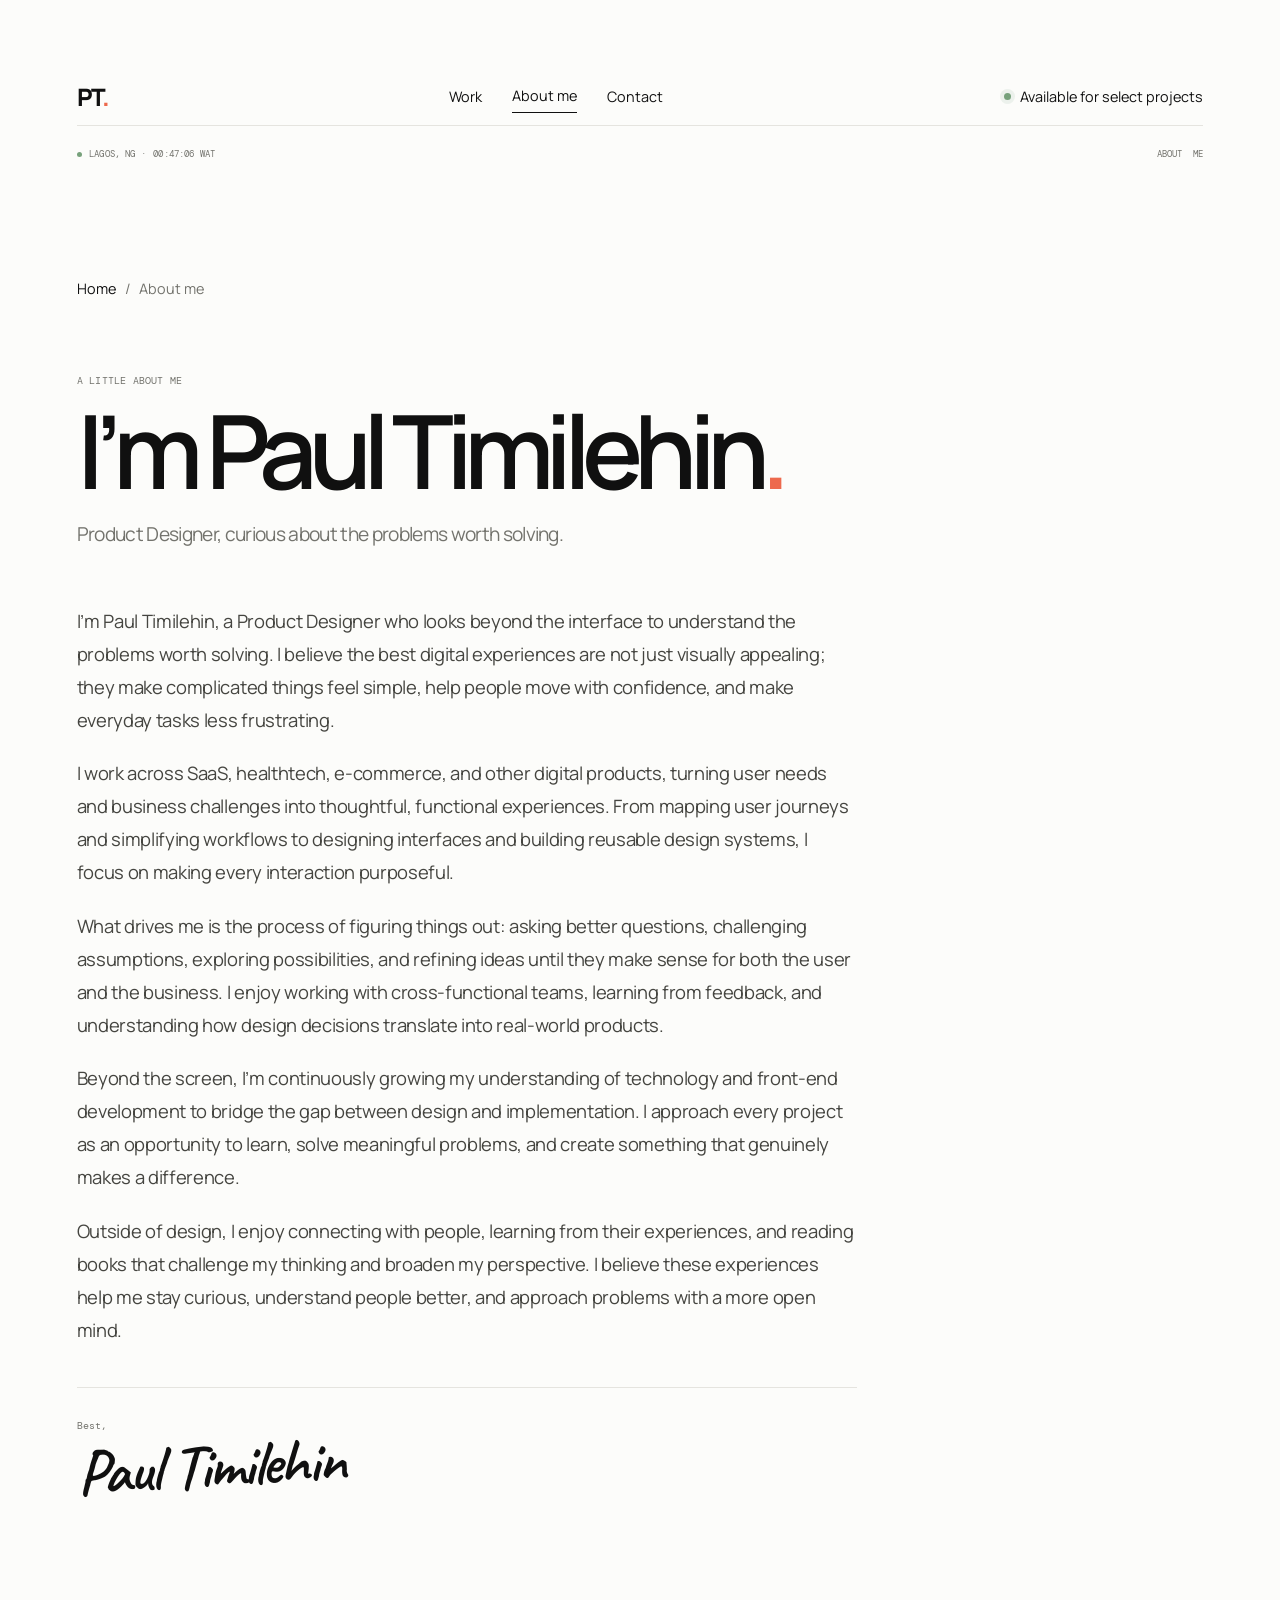
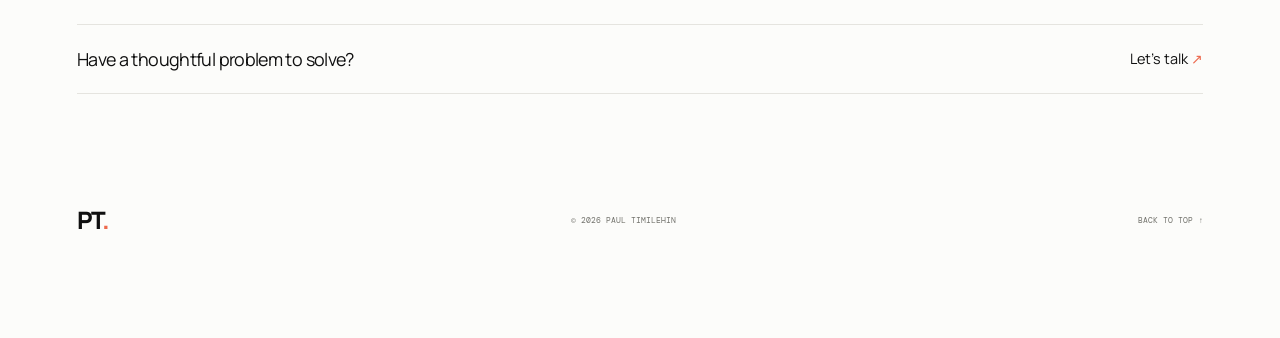
==== about.html @ 63562a11 "Initial portfolio site" ====
<!doctype html>
<html lang="en">
  <head>
    <meta charset="UTF-8" />
    <meta name="viewport" content="width=device-width, initial-scale=1.0" />
    <meta name="theme-color" content="#fcfcfa" />
    <meta name="description" content="Meet Paul Timilehin, a product designer who makes complex digital experiences feel simple and purposeful." />
    <title>About — Paul Timilehin</title>
    <link rel="preconnect" href="https://fonts.googleapis.com" />
    <link rel="preconnect" href="https://fonts.gstatic.com" crossorigin />
    <link href="https://fonts.googleapis.com/css2?family=Caveat:wght@500;600&family=DM+Mono:wght@400;500&family=Manrope:wght@400;500;600;700;800&display=swap" rel="stylesheet" />
    <link rel="stylesheet" href="styles.css" />
    <script src="applyflow.js" defer></script>
    <script src="site-clock.js" defer></script>
  </head>
  <body class="case-study-page about-page">
    <div class="site-shell case-shell" id="top">
      <header class="site-header">
        <a class="wordmark" href="index.html" aria-label="Paul Timilehin, home">PT<span>.</span></a>
        <nav class="main-nav" id="main-nav" aria-label="Main navigation">
          <a href="index.html#work">Work</a>
          <a href="about.html" aria-current="page">About me</a>
          <a href="index.html#contact">Contact</a>
        </nav>
        <a class="availability" href="index.html#contact"><span class="status-dot" aria-hidden="true"></span>Available for select projects</a>
        <button class="menu-toggle" type="button" aria-label="Open navigation" aria-controls="main-nav" aria-expanded="false"><span></span><span></span></button>
      </header>
      <div class="header-subline"><span class="location-clock">LAGOS, NG · <time id="lagos-clock" aria-label="Current local time in Lagos">--:--:-- WAT</time></span><span class="case-counter">ABOUT&nbsp; ME</span></div>

      <main>
        <section class="about-intro" aria-labelledby="about-title">
          <nav class="breadcrumb" aria-label="Breadcrumb">
            <a href="index.html">Home</a><span aria-hidden="true">/</span>
            <span aria-current="page">About me</span>
          </nav>
          <div class="about-heading">
            <div class="section-kicker">A LITTLE ABOUT ME</div>
            <h1 id="about-title">I’m Paul Timilehin<span>.</span></h1>
            <p class="about-lede">Product Designer, curious about the problems worth solving.</p>
          </div>
          <div class="about-copy">
            <p>I’m Paul Timilehin, a Product Designer who looks beyond the interface to understand the problems worth solving. I believe the best digital experiences are not just visually appealing; they make complicated things feel simple, help people move with confidence, and make everyday tasks less frustrating.</p>
            <p>I work across SaaS, healthtech, e-commerce, and other digital products, turning user needs and business challenges into thoughtful, functional experiences. From mapping user journeys and simplifying workflows to designing interfaces and building reusable design systems, I focus on making every interaction purposeful.</p>
            <p>What drives me is the process of figuring things out: asking better questions, challenging assumptions, exploring possibilities, and refining ideas until they make sense for both the user and the business. I enjoy working with cross-functional teams, learning from feedback, and understanding how design decisions translate into real-world products.</p>
            <p>Beyond the screen, I’m continuously growing my understanding of technology and front-end development to bridge the gap between design and implementation. I approach every project as an opportunity to learn, solve meaningful problems, and create something that genuinely makes a difference.</p>
            <p>Outside of design, I enjoy connecting with people, learning from their experiences, and reading books that challenge my thinking and broaden my perspective. I believe these experiences help me stay curious, understand people better, and approach problems with a more open mind.</p>
            <div class="about-signoff" aria-label="Signed, Paul Timilehin">
              <span>Best,</span>
              <p class="about-signature">Paul Timilehin</p>
            </div>
          </div>
        </section>

        <section class="about-contact" aria-label="Get in touch">
          <p>Have a thoughtful problem to solve?</p>
          <a href="index.html#contact">Let’s talk <span aria-hidden="true">↗</span></a>
        </section>
      </main>

      <footer class="site-footer">
        <a class="wordmark" href="index.html">PT<span>.</span></a>
        <span>© <span id="year">2026</span> PAUL TIMILEHIN</span>
        <a class="back-top" href="#top">BACK TO TOP ↑</a>
      </footer>
    </div>
  </body>
</html>
---- styles.css ----
:root {
  color-scheme: light;
  /* Material-inspired semantic roles, adapted to the portfolio palette. */
  --md-primary: #445947;
  --md-on-primary: #fcfcfa;
  --md-primary-container: #e8eee7;
  --md-on-primary-container: #243428;
  --md-surface: #fcfcfa;
  --md-surface-container: #f6f6f5;
  --md-on-surface: #101010;
  --md-on-surface-variant: #73736d;
  --md-outline: #e5e4df;
  --md-accent: #ed694d;
  --paper: var(--md-surface);
  --ink: var(--md-on-surface);
  --muted: var(--md-on-surface-variant);
  --line: var(--md-outline);
  --soft: var(--md-surface-container);
  --orange: #ed694d;
  --sage: #83957e;
  --lilac: #c8b9df;
  --green: var(--md-primary);
  --page-gutter: clamp(1.25rem, 6vw, 6rem);
  --space-1: 4px;
  --space-2: 8px;
  --space-3: 12px;
  --space-4: 16px;
  --space-5: 24px;
  --space-6: 32px;
  --space-7: 48px;
  --shape-sm: 12px;
  --shape-md: 16px;
  --shape-lg: 24px;
  --shape-xl: 32px;
  --motion-fast: 180ms;
  --motion-medium: 300ms;
  --motion-slow: 500ms;
  --mono: "DM Mono", monospace;
  --sans: "Manrope", "DM Sans", sans-serif;
  --type-xs: clamp(0.7rem, 0.67rem + 0.12vw, 0.8rem);
  --type-sm: clamp(0.8rem, 0.74rem + 0.2vw, 0.95rem);
  --type-base: clamp(0.94rem, 0.88rem + 0.2vw, 1.06rem);
  --type-lg: clamp(1.12rem, 1rem + 0.42vw, 1.4rem);
  --type-xl: clamp(1.45rem, 1.2rem + 0.85vw, 2rem);
  --type-display: clamp(2.3rem, 1.2rem + 5vw, 5rem);
  --ease: cubic-bezier(.2,.75,.25,1);
  --motion-standard: cubic-bezier(.2,0,0,1);
}

* { box-sizing: border-box; }
html { scroll-behavior: smooth; scroll-padding-top: 30px; }
body {
  margin: 0;
  background: var(--paper);
  color: var(--ink);
  font-family: var(--sans);
  -webkit-font-smoothing: antialiased;
  overflow-x: hidden;
}
button, a { -webkit-tap-highlight-color: transparent; }
button { font: inherit; }
::selection { color: #fff; background: var(--green); }
.site-shell { max-width: 1600px; margin: 0 auto; padding: 68px var(--page-gutter); }
a:focus-visible, button:focus-visible {
  outline: 2px solid var(--orange);
  outline-offset: 4px;
}

.site-header {
  height: 58px;
  border-bottom: 1px solid var(--line);
  display: flex;
  align-items: center;
  justify-content: space-between;
  position: relative;
  z-index: 10;
}
.wordmark {
  color: var(--ink);
  text-decoration: none;
  font-size: 24px;
  font-weight: 800;
  line-height: 1;
  letter-spacing: -2px;
}
.wordmark span { color: var(--orange); }
.main-nav {
  display: flex;
  align-items: center;
  gap: 30px;
  margin: 0 auto;
}
.main-nav a, .availability {
  color: var(--ink);
  font-size: var(--type-sm);
  text-decoration: none;
  transition: color var(--motion-fast) ease;
}
.main-nav a { min-height: 44px; display: inline-flex; align-items: center; }
.main-nav a { position: relative; transition: color var(--motion-fast) ease, transform var(--motion-fast) var(--ease); }
.main-nav a::after {
  position: absolute;
  right: 0;
  bottom: 5px;
  left: 0;
  height: 1px;
  background: currentColor;
  content: "";
  transform: scaleX(0);
  transform-origin: left;
  transition: transform var(--motion-fast) var(--ease);
}
.main-nav a:hover, .main-nav a[aria-current="page"] { transform: translateY(-1px); }
.main-nav a:hover::after, .main-nav a[aria-current="page"]::after { transform: scaleX(1); }
.menu-toggle { min-width: 44px; min-height: 44px; }
.main-nav a:hover, .availability:hover { color: var(--orange); }
.availability { display: flex; align-items: center; gap: 9px; }
.status-dot {
  width: 7px;
  height: 7px;
  border-radius: 50%;
  background: #77a17b;
  box-shadow: 0 0 0 4px #77a17b1d;
}
.menu-toggle { display: none; }
.header-subline {
  height: 20px;
  margin-top: 18px;
  display: flex;
  align-items: center;
  justify-content: space-between;
  color: var(--muted);
  font: 9px var(--mono);
  letter-spacing: .02em;
}
.location-clock { display: inline-flex; align-items: center; gap: .45rem; white-space: nowrap; }
.location-clock::before { width: 5px; height: 5px; flex: 0 0 5px; border-radius: 50%; background: #77a17b; content: ""; animation: clock-pulse 2.4s ease-out infinite; }
.location-clock time { font-variant-numeric: tabular-nums; }
@keyframes clock-pulse { 0% { box-shadow: 0 0 0 0 #77a17b55; } 70%, 100% { box-shadow: 0 0 0 5px #77a17b00; } }
.social-links { display: flex; align-items: center; gap: 12px; }
.social-links a {
  display: inline-grid;
  place-items: center;
  width: 20px;
  height: 20px;
  opacity: .75;
  transition: opacity .2s ease, transform .2s var(--ease);
}
.social-links a:hover { opacity: 1; transform: translateY(-2px); }
.social-links img { display: block; width: 16px; height: 16px; }

.hero { margin-top: 94px; }
.hero-intro {
  min-height: 169px;
  display: grid;
  grid-template-columns: minmax(280px, 412px) minmax(390px, 533px);
  justify-content: space-between;
  gap: 40px;
}
.designer-label { display: flex; flex-direction: column; align-items: flex-start; gap: 14px; }
.designer-label img { display: block; width: 41px; height: 41px; border-radius: 50%; object-fit: cover; }
.designer-label span, .section-kicker, .contact-topline, .dialog-kicker {
  color: var(--muted);
  font: 11px var(--mono);
  letter-spacing: .02em;
}
.designer-label span { font-size: clamp(1.1rem, .85rem + 1.1vw, 1.5rem); line-height: 1.3; }
.hero-message { min-width: 0; }
.audience-tabs, .work-tabs { display: flex; align-items: center; gap: 17px; }
.audience-tabs { margin: 0 0 14px; }
.audience-tabs button, .work-tabs button {
  position: relative;
  border: 0;
  padding: 0;
  color: #5e5e5b;
  background: transparent;
  font-size: var(--type-sm);
  cursor: pointer;
  white-space: nowrap;
  transition: color .2s ease, opacity .2s ease;
}
.audience-tabs button:hover, .work-tabs button:hover { color: var(--orange); }
.audience-tabs button[aria-selected="true"] { color: #e65300; }
.hero h1 {
  max-width: 555px;
  margin: 0;
  font-size: clamp(1.65rem, 1rem + 2vw, 2.4rem);
  font-weight: 600;
  line-height: 1.32;
  letter-spacing: -.07em;
  text-wrap: pretty;
}
.hero-art {
  position: relative;
  width: 100vw;
  height: 339px;
  margin: 94px 0 0 calc(50% - 50vw);
  overflow: hidden;
  background: #e8e4dc;
  isolation: isolate;
}
.hero-art::before {
  position: absolute;
  z-index: 0;
  inset: -12%;
  background: radial-gradient(ellipse at center, #fff8 0, #fff4 30%, #fff0 68%);
  content: "";
  opacity: .72;
  pointer-events: none;
  transform: translate3d(calc(var(--pointer-x, 0px) * .45), calc(var(--pointer-y, 0px) * .45), 0);
  transition: transform .75s var(--ease);
}
.art-orbit {
  position: absolute;
  border: 1px solid #b6b3ac;
  border-radius: 50%;
  transform: rotate(-8deg);
}
.orbit-one { width: 64%; height: 260px; top: 24px; left: 18%; }
.orbit-two { width: 72%; height: 322px; top: 7px; left: 14%; }
.orbit-one, .orbit-two, .art-sun, .art-block { transition: transform .45s cubic-bezier(.2,.75,.25,1); }
.orbit-one { transform: translate3d(calc(var(--pointer-x, 0px) * -.18), calc(var(--pointer-y, 0px) * -.12), 0) rotate(-8deg); }
.orbit-two { transform: translate3d(calc(var(--pointer-x, 0px) * -.28), calc(var(--pointer-y, 0px) * -.18), 0) rotate(-8deg); }
.orbit-one { animation: orbit-drift 17s ease-in-out infinite alternate, orbit-tilt 23s ease-in-out infinite alternate; }
.orbit-two { animation: orbit-drift 22s ease-in-out -8s infinite alternate-reverse, orbit-counter-tilt 29s ease-in-out -8s infinite alternate; }
.art-sun {
  position: absolute;
  z-index: 1;
  top: 76px;
  left: calc(50% - 80px);
  width: 160px;
  height: 160px;
  border-radius: 50%;
  background: var(--orange);
  box-shadow: 0 10px 28px #ed694d18;
  transform: translate3d(calc(var(--pointer-x, 0px) * .32), calc(var(--pointer-y, 0px) * .25), 0);
  animation: sun-float 7.5s ease-in-out infinite;
}
.art-block {
  position: absolute;
  z-index: 2;
  width: 220px;
  height: 92px;
  border-radius: 3px;
}
.block-one { left: 25%; top: 190px; background: var(--lilac); transform: translate3d(calc(var(--pointer-x, 0px) * .18), calc(var(--pointer-y, 0px) * .14), 0) rotate(-1deg); animation: block-one-drift 8.5s ease-in-out -2s infinite alternate; }
.block-two { left: 60%; top: 115px; width: 190px; height: 86px; background: var(--sage); transform: translate3d(calc(var(--pointer-x, 0px) * -.16), calc(var(--pointer-y, 0px) * -.12), 0); animation: block-two-drift 9.5s ease-in-out -5s infinite alternate; }
@keyframes orbit-drift { from { translate: 0 0; } to { translate: 12px 7px; } }
@keyframes orbit-tilt { from { rotate: -1deg; } to { rotate: 2deg; } }
@keyframes orbit-counter-tilt { from { rotate: 1deg; } to { rotate: -2deg; } }
@keyframes sun-float { 0%, 100% { translate: 0 0; scale: 1; box-shadow: 0 10px 28px #ed694d18; } 50% { translate: 0 -12px; scale: 1.045; box-shadow: 0 19px 38px #ed694d32; } }
@keyframes block-one-drift { from { translate: 0 0; rotate: -1deg; } to { translate: 13px -12px; rotate: 1deg; } }
@keyframes block-two-drift { from { translate: 0 0; rotate: 1deg; } to { translate: -11px 13px; rotate: -1deg; } }

.work-section { margin-top: 110px; }
.section-kicker { font-size: 10px; }
.work-heading { margin-top: 20px; }
.work-tabs { gap: 20px; }
.work-tabs button { font-size: clamp(.9rem, .84rem + .16vw, 1rem); color: #73736d; }
.work-tabs button[aria-selected="true"] { color: var(--ink); }
.project-grid {
  display: grid;
  grid-template-columns: repeat(2, minmax(0, 1fr));
  gap: 54px 4.25%;
  margin-top: 48px;
  transition: gap .3s var(--ease);
}
.project-grid[hidden] { display: none !important; }
.project-card {
  min-width: 0;
  display: block;
  padding: 0;
  border: 0;
  background: transparent;
  color: inherit;
  text-align: left;
  cursor: pointer;
  font: inherit;
  text-decoration: none;
}
.project-visual {
  position: relative;
  display: block;
  height: 323px;
  overflow: hidden;
  border-radius: var(--shape-lg);
  background: var(--soft);
  isolation: isolate;
  transition: border-radius .3s ease, transform .45s var(--ease), box-shadow .35s ease;
}
.project-card:hover .project-visual {
  transform: translateY(-4px);
  box-shadow: 0 16px 36px #17171412;
}
.project-meta {
  min-height: 45px;
  margin-top: 13px;
  display: flex;
  align-items: center;
  justify-content: space-between;
}
.project-name { font-size: clamp(1.2rem, .92rem + .9vw, 1.65rem); font-weight: 600; letter-spacing: -.055em; }
.project-arrow { display: block; width: 32px; height: 32px; transition: transform .25s var(--ease); }
.project-card:hover .project-arrow { transform: translate(3px,-3px); }
.project-card:focus-visible .project-visual { transform: translateY(-4px); box-shadow: 0 16px 36px #17171412; }

/* Applyflow device mockup */
.applyflow-visual { background: #f6f6f6; }
.applyflow-mockup {
  position: absolute;
  top: 38px;
  left: 38.1%;
  width: 203px;
  height: 369px;
  transform: scale(var(--device-scale, 1));
  transform-origin: top left;
}
.applyflow-mockup img { position: absolute; display: block; object-fit: contain; pointer-events: none; }
.applyflow-hand { z-index: 1; left: 57px; top: 244px; width: 146px; height: 125px; }
.applyflow-phone { z-index: 2; left: 0; top: 0; width: 130px; height: 269px; }
.applyflow-screen { z-index: 3; left: 5px; top: 4px; width: 120px; height: 260px; }
.applyflow-thumb { z-index: 4; left: 65px; top: 233px; width: 50px; height: 52px; }

/* Fitfuel SVG mockup */
.fitfuel-visual { background: #f6f6f6; }
.fitfuel-mockup { position:absolute; top:50%; left:50%; display:block; width:min(100%,517px); height:auto; aspect-ratio:517 / 323; transform:translate(-50%,-50%); transform-origin:center; }
.fitfuel-mockup img { position:static; display:block; width:100%; height:100%; object-fit:contain; pointer-events:none; }

/* ProfitPulse supplied dashboard mockup */
.profitpulse-visual { background: #f6f6f6; }
.profitpulse-art { position:absolute; top:50%; left:50%; display:block; width:min(100%,596px); height:auto; aspect-ratio:596 / 323; transform:translate(-50%,-50%); object-fit:contain; pointer-events:none; }

.experience-section { margin-top: 152px; }
.experience-list { display: flex; flex-direction: column; gap: 21px; margin-top: 48px; }
.experience-card { padding: var(--space-4); border: 1px solid var(--line); border-radius: var(--shape-md); background: var(--paper); }
.experience-heading { display: flex; align-items: center; justify-content: space-between; gap: 24px; margin-bottom: 10px; }
.experience-heading h3 { margin: 0; font-size: clamp(1rem, .85rem + .55vw, 1.25rem); line-height: 1.4; font-weight: 600; letter-spacing: -.025em; }
.experience-heading h3 span { font-weight: 500; }
.experience-heading time { flex: 0 0 auto; color: #424242; font-size: var(--type-sm); white-space: nowrap; }
.experience-card ul { margin: 0; padding-left: 25px; font-size: clamp(.88rem, .8rem + .22vw, 1rem); line-height: 1.65; letter-spacing: -.025em; }
.experience-card li { padding-left: 2px; }
.experience-card li+li { margin-top: 1px; }

.contact-section {
  min-height: 600px;
  margin-top: 135px;
  padding: 45px 50px 50px;
  border-radius: var(--shape-lg);
  overflow: hidden;
  background: var(--green);
  color: var(--paper);
}
.contact-topline { display: flex; justify-content: space-between; color: #c2c7ba; font-size: 10px; }
.contact-section h2 {
  max-width: 100%;
  margin: 103px 0 0;
  font-size: var(--type-display);
  line-height: 1.1;
  font-weight: 600;
  letter-spacing: -.075em;
}
.contact-bottom {
  min-height: 63px;
  margin-top: 69px;
  padding-top: 27px;
  display: flex;
  align-items: flex-start;
  justify-content: space-between;
  border-top: 1px solid #758573;
}
.email-link { color: var(--paper); font-size: 20px; text-decoration: none; transition: opacity .2s ease; }
.email-link:hover { opacity: .72; }
.email-link span { display: inline-block; margin-left: 6px; font-size: .9em; }
.contact-bottom .social-links img { filter: brightness(0) invert(1); }
.site-footer { min-height: 100px; margin-top: 76px; display: flex; align-items: center; justify-content: space-between; }
.site-footer .wordmark { font-size: 24px; }
.site-footer>span, .back-top { color: var(--muted); font: 8px var(--mono); text-decoration: none; }
.back-top { transition: color .2s ease; }.back-top:hover { color: var(--orange); }

.project-dialog {
  width: min(920px, calc(100vw - 32px));
  max-width: none;
  max-height: calc(100dvh - 32px);
  padding: 24px;
  border: 0;
  border-radius: var(--shape-lg);
  color: var(--ink);
  background: var(--paper);
  box-shadow: 0 24px 100px #0003;
}
.project-dialog::backdrop { background: #151710a8; backdrop-filter: blur(5px); }
.dialog-header { display: flex; align-items: flex-start; justify-content: space-between; gap: 20px; margin-bottom: 18px; }
.dialog-kicker { font-size: 9px; }
.dialog-header h2 { margin: 5px 0 0; font-size: 27px; letter-spacing: -.05em; }
.dialog-close { flex: 0 0 38px; width: 38px; height: 38px; border: 1px solid var(--line); border-radius: 50%; background: transparent; cursor: pointer; font-size: 25px; line-height: 1; transition: background .2s ease,color .2s ease; }
.dialog-close:hover { background: var(--ink); color: white; }
.dialog-art .project-visual { height: min(56vh, 460px); }
.dialog-art .applyflow-mockup { --device-scale: 1.25; left: 42%; }
.dialog-art .fitfuel-mockup { width: min(92%, 650px); top: 50%; transform: translate(-50%, -50%); }
.dialog-art .profitpulse-art { width: min(100%, 596px); }
.dialog-hint { margin: 14px 0 0; color: var(--muted); font-size: 12px; }
.interaction-toast { position: fixed; z-index: 30; right: 24px; bottom: 24px; padding: 12px 18px; border-radius: 30px; color: white; background: var(--green); font-size: 13px; opacity: 0; transform: translateY(10px); pointer-events: none; transition: opacity .25s ease, transform .25s var(--ease); }
.interaction-toast.is-visible { opacity: 1; transform: translateY(0); }
.visually-hidden { position: absolute; width: 1px; height: 1px; padding: 0; margin: -1px; overflow: hidden; clip: rect(0,0,0,0); white-space: nowrap; border: 0; }

.reveal { opacity: 0; transform: translateY(18px); transition: opacity .7s var(--ease), transform .7s var(--ease); }
.reveal.is-visible { opacity: 1; transform: translateY(0); }
.reveal-delay-1 { transition-delay: .08s; }.reveal-delay-2 { transition-delay: .16s; }.reveal-delay-3 { transition-delay: .24s; }

@media (max-width: 1050px) {
  .site-shell { padding-right: var(--page-gutter); padding-left: var(--page-gutter); }
  .hero-intro { grid-template-columns: minmax(220px, .9fr) minmax(390px, 1.1fr); gap: 6%; }
  .designer-label span { font-size: 19px; }
  .hero-art { margin-top: 78px; }
  .work-section { margin-top: 90px; }
  .project-grid { gap: 38px 3%; }
  .project-visual { height: 280px; }
  .applyflow-mockup { --device-scale: .88; }
  .fitfuel-mockup { --device-scale: .86; }
  .experience-section { margin-top: 120px; }
  .contact-section { margin-top: 110px; }
}
@media (max-width: 760px) {
  .site-shell { padding: 28px var(--page-gutter) 36px; }
  .site-header { height: 49px; align-items: center; }
  .wordmark { font-size: 23px; }
  .main-nav {
    position: absolute;
    top: 48px;
    right: 0;
    left: 0;
    display: flex;
    visibility: hidden;
    opacity: 0;
    pointer-events: none;
    transform: translateY(-7px);
    transition: opacity var(--motion-fast) ease, transform var(--motion-fast) var(--ease), visibility 0s linear var(--motion-fast);
    justify-content: space-between;
    gap: 14px;
    margin: 0;
    padding: 18px 20px;
    border: 1px solid var(--line);
    border-radius: 14px;
    background: var(--paper);
    box-shadow: 0 16px 30px #1111;
  }
  .main-nav.is-open { visibility: visible; opacity: 1; pointer-events: auto; transform: translateY(0); transition-delay: 0s; }
  .main-nav a { min-height: 40px; font-size: 13px; }
  .availability { margin-left: auto; margin-right: 14px; font-size: 9px; }
  .status-dot { width: 6px; height: 6px; }
  .menu-toggle { width: 34px; height: 32px; display: flex; flex-direction: column; justify-content: center; align-items: center; gap: 5px; padding: 5px; border: 0; background: transparent; cursor: pointer; }
  .menu-toggle span { width: 20px; height: 1px; background: var(--ink); transition: transform .2s ease; }
  .menu-toggle[aria-expanded="true"] span:first-child { transform: translateY(3px) rotate(45deg); }
  .menu-toggle[aria-expanded="true"] span:last-child { transform: translateY(-3px) rotate(-45deg); }
  .header-subline { height: 18px; margin-top: 13px; font-size: 8px; }
  .social-links-header { gap: 7px; }
  .social-links-header a { width: 16px; height: 16px; }
  .social-links-header img { width: 13px; height: 13px; }
  .hero { margin-top: 62px; }
  .hero-intro { min-height: 0; display: flex; flex-direction: column; gap: 32px; }
  .designer-label { gap: 10px; }
  .designer-label img { width: 38px; height: 38px; }
  .designer-label span { font-size: 17px; }
  .hero-message { width: 100%; }
  .audience-tabs { gap: 13px; overflow-x: auto; padding-bottom: 4px; scrollbar-width: none; }
  .audience-tabs::-webkit-scrollbar { display: none; }
  .audience-tabs button { font-size: 12px; }
  .hero h1 { max-width: 600px; font-size: clamp(28px, 7.8vw, 40px); line-height: 1.24; letter-spacing: -.065em; }
  .hero-art { height: 220px; width: 100vw; margin-top: 52px; }
  .orbit-one { width: 85%; height: 170px; left: 8%; top: 22px; }
  .orbit-two { width: 95%; height: 212px; left: 3%; top: 7px; }
  .art-sun { width: 108px; height: 108px; top: 55px; left: calc(50% - 54px); }
  .art-block { width: 135px; height: 58px; }
  .block-one { left: 11%; top: 126px; }
  .block-two { left: 63%; top: 75px; width: 124px; height: 56px; }
  .work-section { margin-top: 72px; }
  .section-kicker { font-size: 9px; }
  .work-heading { margin-top: 18px; }
  .work-tabs { gap: 18px; }
  .work-tabs button { font-size: 14px; }
  .project-grid { grid-template-columns: 1fr; gap: 31px; margin-top: 31px; }
  .project-visual { height: clamp(230px, 68vw, 323px); border-radius: 20px; }
  .applyflow-mockup { top: 20px; left: 38%; --device-scale: .76; }
  .fitfuel-mockup { top: 50%; }
  .fitfuel-screen { left: 159px; }
  .project-meta { min-height: 39px; margin-top: 8px; }
  .project-name { font-size: 21px; }
  .project-arrow { width: 27px; height: 27px; }
  .experience-section { margin-top: 94px; }
  .experience-list { gap: 14px; margin-top: 29px; }
  .experience-card { padding: 16px 14px; }
  .experience-heading { display: block; margin-bottom: 10px; }
  .experience-heading h3 { font-size: 16px; }
  .experience-heading time { display: block; margin-top: 4px; font-size: 11px; }
  .experience-card ul { padding-left: 19px; font-size: 13px; line-height: 1.6; letter-spacing: -.02em; }
  .experience-card li+li { margin-top: 5px; }
  .contact-section { min-height: 430px; margin: 88px calc(-1 * var(--page-gutter)) 0; padding: 29px var(--page-gutter) 28px; border-radius: var(--shape-md); }
  .contact-topline { font-size: 8px; }
  .contact-section h2 { margin-top: 100px; font-size: clamp(48px, 12vw, 70px); line-height: 1.08; }
  .contact-bottom { min-height: auto; margin-top: 69px; padding-top: 20px; align-items: center; gap: 22px; }
  .email-link { font-size: clamp(14px, 4vw, 19px); }
  .contact-bottom .social-links { gap: 6px; }
  .contact-bottom .social-links a { width: 18px; height: 18px; }
  .contact-bottom .social-links img { width: 14px; height: 14px; }
  .site-footer { min-height: 65px; margin-top: 30px; }
  .site-footer .wordmark { font-size: 20px; }
  .site-footer>span, .back-top { font-size: 7px; }
  .project-dialog { padding: 17px; border-radius: var(--shape-md); }
  .dialog-header h2 { font-size: 23px; }
  .dialog-art .project-visual { height: min(52vh, 360px); }
  .dialog-art .applyflow-mockup { left: 30%; --device-scale: .9; }
  .dialog-art .fitfuel-mockup { width: min(100%, 500px); top: 50%; transform: translate(-50%, -50%); }
  .dialog-art .profitpulse-art { width: min(100%, 596px); }
}
@media (max-width: 390px) {
  .availability { gap: 6px; font-size: 8px; }
  .audience-tabs { gap: 10px; }
  .audience-tabs button { font-size: 11px; }
  .contact-topline span:last-child { font-size: 7px; }
  .contact-section { padding-right: var(--page-gutter); padding-left: var(--page-gutter); }
}
@media (prefers-reduced-motion: reduce) {
  html { scroll-behavior: auto; }
  *, *::before, *::after { animation-duration: .01ms !important; animation-iteration-count: 1 !important; transition-duration: .01ms !important; }
  .reveal { opacity: 1; transform: none; }
}

/* Applyflow case study */
.case-shell { padding-right: var(--page-gutter); padding-left: var(--page-gutter); }
.case-counter { color: var(--muted); }
.case-hero { margin-top: clamp(3.5rem, 8vw, 7rem); }
.breadcrumb { min-height: 44px; display: flex; align-items: center; flex-wrap: wrap; gap: .55rem; color: var(--muted); font-size: var(--type-sm); }
.breadcrumb a { color: var(--ink); text-decoration: none; transition: color .2s ease; }
.breadcrumb a:hover, .case-next:hover { color: var(--orange); }
.breadcrumb [aria-current="page"] { color: var(--muted); }
.case-next { color: var(--ink); font-size: var(--type-sm); text-decoration: none; transition: color .2s ease; }
.case-title-row { display: flex; align-items: end; justify-content: space-between; gap: 2rem; margin: clamp(2rem, 5vw, 4rem) 0 2rem; }
.case-title-row h1 { margin: .7rem 0 0; font-size: clamp(4rem, 13vw, 11rem); line-height: .82; letter-spacing: -.09em; font-weight: 600; }
.case-period { color: var(--orange); }
.case-deck { max-width: 340px; margin: 0 0 .3rem; font-size: clamp(1.15rem, 1rem + 1.1vw, 1.85rem); line-height: 1.35; letter-spacing: -.045em; }
.case-cover { position: relative; min-height: clamp(360px, 57vw, 700px); overflow: hidden; border-radius: var(--shape-xl); background: #e8e4dc; isolation: isolate; }
.case-device { --device-scale: clamp(1.12, 28vw / 320, 2.15); z-index: 2; top: clamp(2rem, 7vw, 5rem); left: calc(50% - 102px); }
.case-cover-note { position: absolute; z-index: 3; top: clamp(1.3rem, 4vw, 3.5rem); left: clamp(1.3rem, 4vw, 3.5rem); font-size: clamp(1.15rem, 2.3vw, 2rem); line-height: 1.18; letter-spacing: -.055em; }
.case-note-dot { display: block; width: 9px; height: 9px; margin-bottom: 1rem; border-radius: 50%; background: var(--orange); }
.case-cover-index { position: absolute; right: clamp(1.3rem, 4vw, 3.5rem); bottom: clamp(1.3rem, 4vw, 3.5rem); z-index: 3; color: #62615c; font: var(--type-xs) var(--mono); }
.case-facts { display: grid; grid-template-columns: repeat(4,minmax(0,1fr)); gap: 1.5rem; padding: 2rem 0; border-bottom: 1px solid var(--line); }
.case-facts>div { min-width: 0; }
.case-facts span { color: var(--muted); font: var(--type-xs) var(--mono); }
.case-facts p { margin: .55rem 0 0; font-size: var(--type-base); line-height: 1.45; }
.case-copy-grid { display: grid; grid-template-columns: minmax(150px, .65fr) minmax(0, 1.35fr); gap: 2rem; padding: clamp(3.5rem, 7vw, 6rem) 0; border-bottom: 1px solid var(--line); }
.case-copy-grid>.section-kicker { padding-top: .65rem; }
.case-copy { max-width: 780px; }
.case-copy h2, .case-showcase h2 { margin: 0; max-width: 780px; font-size: clamp(2rem, 4.8vw, 4.6rem); line-height: 1.06; letter-spacing: -.075em; font-weight: 600; text-wrap: balance; }
.case-copy>p, .case-showcase-copy>p { max-width: 620px; margin: 1.5rem 0 0; color: #595955; font-size: clamp(1rem, .9rem + .45vw, 1.3rem); line-height: 1.75; }
.case-callout { display: flex; gap: 1.2rem; align-items: flex-start; margin-top: 3rem; padding: 1.6rem 0 0; border-top: 1px solid var(--line); }
.case-callout>span { color: var(--orange); font: 4rem/.8 Georgia,serif; }
.case-callout p { max-width: 500px; margin: 0; font-size: clamp(1.15rem, 1rem + .8vw, 1.75rem); line-height: 1.45; letter-spacing: -.04em; }
.case-showcase { display: grid; grid-template-columns: minmax(240px,.8fr) minmax(0,1.2fr); gap: clamp(2rem,7vw,7rem); align-items: center; padding: clamp(5rem,11vw,10rem) 0; border-bottom: 1px solid var(--line); }
.case-showcase-copy { align-self: start; }
.case-showcase h2 { margin-top: 1.5rem; font-size: clamp(2rem,4vw,3.5rem); }
.case-showcase-art { position: relative; min-height: clamp(360px,52vw,650px); display: grid; place-items: center; overflow: hidden; border-radius: var(--shape-lg); background: var(--soft); }
.case-showcase-art img { width: min(42%,230px); max-height: 76%; object-fit: contain; filter: drop-shadow(0 24px 28px #0002); }
.showcase-caption { position: absolute; left: 1.4rem; bottom: 1.2rem; color: var(--muted); font: 9px var(--mono); }
.case-next { display: inline-flex; gap: .6rem; align-items: center; margin-top: 2rem; padding-bottom: .35rem; border-bottom: 1px solid currentColor; }
.case-cta { min-height: 500px; margin-top: clamp(5rem,10vw,9rem); padding: clamp(1.5rem,4vw,3.2rem); border-radius: 24px; color: var(--paper); background: var(--green); }
.case-cta .contact-topline { color: #c2c7ba; }
.case-cta h2 { margin: clamp(5rem,11vw,8rem) 0 2rem; font-size: clamp(3.4rem,9vw,7rem); line-height: 1; letter-spacing: -.08em; }
.case-cta .email-link { color: var(--paper); }
.case-study-page .site-footer { gap: 1rem; }
.case-title-row h1 { max-width: 850px; font-size: clamp(2.2rem, 4vw, 3.1rem); line-height: 1.33; letter-spacing: -.055em; text-wrap: pretty; }
.case-title-row h1 span { color: #565656; font-weight: 400; }
.case-title-row .case-deck { display: none; }
.case-cover { min-height: 440px; height: clamp(320px,34vw,440px); }
.case-cover img { display: block; width: 100%; height: 100%; object-fit: cover; }
.case-facts { grid-template-columns: repeat(3,minmax(0,1fr)); }
.case-copy-grid { padding: 3rem 0; gap: 1rem 2rem; }
.case-copy-grid>.section-kicker { grid-column: 1 / -1; padding: 0; }
.case-copy-grid .case-copy { grid-column: 1 / -1; }
.case-copy h2, .case-showcase h2 { font-size: clamp(1.5rem, 2.1vw, 1.9rem); line-height: 1.35; letter-spacing: -.05em; }
.case-copy>p { max-width: none; margin-top: .7rem; font-size: clamp(.9rem, 1vw, 1rem); line-height: 1.55; letter-spacing: -.02em; }
.case-overview-visual { grid-column: 1 / -1; width: 100%; overflow: hidden; border-radius: var(--shape-lg); }
.case-overview-visual img, .case-wide-visual img, .case-flow img { display: block; width: 100%; height: auto; }
.case-challenge .case-wide-visual { grid-column: 1 / -1; overflow: hidden; border-radius: 24px; background: #fff; }
.case-solution { display: grid; grid-template-columns: 1fr; gap: 1.4rem; padding: 3rem 0; border-bottom: 1px solid var(--line); }
.case-solution-copy { padding: 0; border: 0; }
.case-solution h3 { margin: 1rem 0 .4rem; font-size: clamp(1rem, 1.3vw, 1.2rem); letter-spacing: -.03em; }
.case-solution>img { display: block; width: min(100%, 820px); max-height: 620px; margin: 0 auto; object-fit: contain; border-radius: 24px; background: #fff; }
.case-copy.case-solution-followup { width: 100%; max-width: none; margin: 1rem 0 0; }
.case-solution-status { max-width: min(100%, 390px) !important; }
.case-flow { padding: 3rem 0; border-bottom: 1px solid var(--line); }
.case-flow h2 { margin: 0 0 1rem; font-size: clamp(1.5rem, 2.1vw, 1.9rem); letter-spacing: -.05em; }
.case-flow-hint { margin: 0 0 1rem; color: var(--muted); font-size: var(--type-sm); }
.case-flow-zoom { position: relative; display: block; width: min(100%, 1100px); margin: 0 auto; padding: 0; overflow: hidden; border: 1px solid var(--line); border-radius: var(--shape-lg); background: var(--soft); cursor: zoom-in; text-align: left; }
.case-flow-zoom img { display: block; width: 100%; height: auto; }
.case-flow-zoom>span { position: absolute; right: 1rem; bottom: 1rem; display: flex; gap: .7rem; align-items: center; padding: .7rem 1rem; border: 1px solid #ffffff66; border-radius: 999px; color: var(--md-on-primary); background: #18221de8; font-size: var(--type-sm); opacity: 0; transform: translateY(5px); transition: opacity var(--motion-fast) ease, transform var(--motion-fast) var(--motion-standard); }
.case-flow-zoom:hover>span, .case-flow-zoom:focus-visible>span { opacity: 1; transform: translateY(0); }
.flow-dialog { width: min(1100px, calc(100vw - 2rem)); max-width: none; height: min(92dvh, 1000px); max-height: none; padding: 0; overflow: hidden; border: 1px solid var(--line); border-radius: var(--shape-lg); color: var(--ink); background: var(--paper); box-shadow: 0 24px 100px #0004; }
.flow-dialog[open] { display: flex; flex-direction: column; }
.flow-dialog::backdrop { background: #1118; backdrop-filter: blur(6px); }
.flow-dialog-header { flex: 0 0 auto; display: flex; align-items: center; justify-content: space-between; gap: 1rem; padding: .8rem 1rem; border-bottom: 1px solid var(--line); }
.flow-dialog-header h3 { margin: 0; font-size: var(--type-base); font-weight: 600; }
.flow-dialog-actions { display: flex; align-items: center; gap: .45rem; }
.flow-zoom-control { width: 44px; height: 44px; border: 1px solid var(--line); border-radius: 50%; color: var(--ink); background: transparent; cursor: pointer; font-size: 1.35rem; line-height: 1; }
.flow-zoom-level { min-width: 3.4rem; color: var(--muted); font: var(--type-xs) var(--mono); text-align: center; }
.flow-dialog-close { width: 44px; height: 44px; flex: 0 0 44px; border: 1px solid var(--line); border-radius: 50%; color: var(--ink); background: transparent; cursor: pointer; font-size: 1.8rem; line-height: 1; }
.flow-dialog-viewport { min-height: 0; flex: 1; overflow: auto; background: #f1f1ef; overscroll-behavior: contain; }
.flow-dialog-viewport img { display: block; width: 100%; max-width: none; height: auto; margin: 0 auto; }
.flow-dialog-viewport:focus-visible { outline-offset: -4px; }
.case-final-visual { margin-top: 2rem; }
.case-cta { display: none; }

@media (max-width: 760px) {
  .case-shell { padding-top: 28px; }
  .case-title-row { display: block; margin-top: 2.5rem; }
  .case-title-row h1 { font-size: clamp(2rem, 7vw, 2.8rem); line-height: 1.3; }
  .case-cover { min-height: clamp(260px, 63vw, 370px); height: clamp(260px, 63vw, 370px); border-radius: var(--shape-lg); }
  .case-cover-note { font-size: 1.1rem; }
  .case-facts { grid-template-columns: 1fr; gap: .9rem; padding: 1.2rem 0; }
  .case-facts span { font-size: 8px; }
  .case-facts p { font-size: clamp(.75rem,3.2vw,.95rem); }
  .case-copy-grid { grid-template-columns: 1fr; gap: .9rem; padding: 2.8rem 0; }
  .case-showcase { grid-template-columns: 1fr; gap: 2rem; padding: 4.5rem 0; }
  .case-solution { padding: 2.8rem 0; }
  .case-flow { padding: 2.8rem 0; }
  .case-solution>img, .case-overview-visual, .case-flow-zoom, .case-challenge .case-wide-visual { border-radius: 14px; }
}

@media (max-width: 420px) {
  .case-counter { font-size: 7px; }
  .case-facts { gap: 1.2rem .7rem; }
  .case-facts p { font-size: .9rem; }
  .case-cover { min-height: 250px; height: 250px; border-radius: var(--shape-md); }
}


/* Applyflow project brief and decisions */
.case-brief { display: grid; grid-template-columns: minmax(0,.8fr) minmax(0,1.2fr); gap: 1.2rem 2rem; padding: 2.5rem 0; border-bottom: 1px solid var(--line); }
.case-brief>.section-kicker { grid-column: 1 / -1; }
.case-brief>h2 { grid-column: 1 / -1; max-width: 780px; margin: 0; font-size: clamp(1.5rem,2.1vw,1.9rem); line-height: 1.35; letter-spacing: -.05em; }
.brief-grid { grid-column: 1 / -1; display: grid; grid-template-columns: repeat(3,minmax(0,1fr)); gap: 1rem; padding: 1.2rem 0; border-top: 1px solid var(--line); border-bottom: 1px solid var(--line); }
.brief-grid span { color: var(--muted); font: var(--type-xs) var(--mono); }
.brief-grid p { margin: .55rem 0 0; font-size: var(--type-base); line-height: 1.5; }
.case-brief .brief-question { grid-column: 1 / -1; margin: 0; color: #595955; font-size: clamp(.9rem,1vw,1rem); line-height: 1.6; }
.brief-question strong { margin-right: .45rem; color: var(--ink); }
.decision-list { display: grid; gap: 1.1rem; margin: 1.2rem 0 0; padding: 0; list-style: none; }
.decision-list li { padding: 1rem 1.1rem; border-radius: 14px; background: #f6f6f5; color: #595955; font-size: clamp(.9rem,1vw,1rem); line-height: 1.6; }
.decision-list strong { color: var(--ink); }
.fitfuel-case { --fitfuel-accent: #1d7657; }
.fitfuel-case .breadcrumb a:hover, .fitfuel-case .case-next:hover { color: var(--fitfuel-accent); }
.fitfuel-case .case-period, .fitfuel-case .case-note-dot { color: var(--fitfuel-accent); background: var(--fitfuel-accent); }
.fitfuel-cover { background: #e9eee9; }
.fitfuel-cover { height: auto; min-height: 0; }
.fitfuel-cover img { width: 100%; height: auto; object-fit: contain; }
.fitfuel-visual { grid-column: 1 / -1; margin: 1.2rem 0 0; overflow: hidden; border-radius: var(--shape-lg); background: #f1f3f0; }
.fitfuel-visual img { display: block; width: 100%; height: auto; image-rendering: auto; }
.fitfuel-visual figcaption { padding: .8rem 1rem; color: var(--muted); font: 9px var(--mono); }
.fitfuel-discovery-visual { background: #f7f6f2; }
.fitfuel-cart-visual { width: min(100%, 700px); justify-self: center; background: #f7f7f5; }
.fitfuel-cart-visual img { width: min(100%, 700px); margin-inline: auto; }
.fitfuel-case .case-copy-grid { border-bottom-color: #dfe6e0; }
.profitpulse-case { --profitpulse-accent: #126b4a; }
.profitpulse-case .breadcrumb a:hover, .profitpulse-case .case-next:hover { color: var(--profitpulse-accent); }
.profitpulse-case .case-facts { border-bottom-color: #dfe6e0; }
.profitpulse-case .case-facts span { color: var(--profitpulse-accent); }
.profitpulse-cover { margin: 0; overflow: hidden; border: 1px solid #e8e9e5; border-radius: clamp(18px,3vw,30px); background: #f6f6f6; }
.profitpulse-cover img { display: block; width: 100%; height: auto; }
.profitpulse-cover figcaption { padding: .85rem 1rem; color: var(--muted); font: 9px var(--mono); }
.profitpulse-case .decision-list li { border-left: 2px solid #cce6d9; background: #f6f8f6; }
.visuals-gallery { margin-top: 2rem; overflow: hidden; }
.visuals-gallery[hidden] { display: none; }
.visuals-track { display: flex; width: max-content; align-items: flex-start; animation: visual-marquee 58s linear infinite; will-change: transform; }
.visuals-set { display: flex; flex: 0 0 auto; align-items: flex-start; gap: clamp(1rem,2vw,2rem); padding-right: clamp(1rem,2vw,2rem); }
.visual-tile { flex: 0 0 clamp(320px,42vw,560px); min-width: 0; margin: 0; overflow: hidden; border: 1px solid var(--line); border-radius: var(--shape-md); background: var(--soft); }
.visual-tile figcaption { display: flex; flex-wrap: wrap; align-items: baseline; gap: .55rem; min-height: 46px; padding: .85rem 1rem; color: var(--ink); font-size: var(--type-sm); }
.visual-tile figcaption span { color: var(--muted); font: 9px var(--mono); letter-spacing: .035em; }
.visual-tile img { display: block; width: 100%; height: auto; image-rendering: auto; background: #fff; }
.visual-tile-portrait img { width: min(100%,600px); margin-inline: auto; }
.visual-tile-landscape img { width: 100%; }
@keyframes visual-marquee { to { transform: translateX(-50%); } }
.about-page .about-intro { margin-top: clamp(3.5rem,8vw,7rem); }
.about-heading { max-width: 960px; margin: clamp(2rem,5vw,4rem) 0 clamp(2rem,5vw,3.5rem); }
.about-heading h1 { margin: .8rem 0 0; font-size: clamp(2.8rem,8vw,7rem); line-height: .98; letter-spacing: -.085em; font-weight: 600; }
.about-heading h1 span { color: var(--orange); }
.about-lede { margin: 1.2rem 0 0; color: var(--muted); font-size: clamp(1.05rem,1.5vw,1.45rem); line-height: 1.5; letter-spacing: -.035em; }
.about-copy { max-width: 780px; margin-left: 0; }
.about-copy>p { margin: 0 0 1.25rem; color: #454540; font-size: clamp(1rem,1rem + .25vw,1.15rem); line-height: 1.8; letter-spacing: -.018em; }
.about-signoff { margin-top: 2.5rem; padding-top: 1.5rem; border-top: 1px solid var(--line); }
.about-signoff>span { color: var(--muted); font: 10px var(--mono); }
.about-signature { margin: .25rem 0 0; color: var(--ink); font: 600 clamp(2.4rem,5vw,4rem)/1.1 "Caveat", cursive; letter-spacing: -.035em; transform: rotate(-3deg); transform-origin: left center; }
.about-contact { display: flex; align-items: center; justify-content: space-between; gap: 1rem; margin-top: clamp(4rem,9vw,8rem); padding: 1.4rem 0; border-top: 1px solid var(--line); border-bottom: 1px solid var(--line); }
.about-contact p { margin: 0; font-size: clamp(1rem,1.4vw,1.3rem); letter-spacing: -.035em; }
.about-contact a { flex: 0 0 auto; color: var(--ink); font-size: var(--type-sm); text-decoration: none; }
.about-contact a span { color: var(--orange); }
.fitfuel-screen-sequence { padding: 3rem 0; border-bottom: 1px solid var(--line); }
.fitfuel-screen-sequence h2 { max-width: 780px; margin: 1rem 0 1.5rem; font-size: clamp(1.5rem,2.1vw,1.9rem); line-height: 1.35; letter-spacing: -.05em; }
.fitfuel-full-screens { display: grid; gap: clamp(1.5rem,4vw,3rem); }
.fitfuel-full-screens figure { min-width: 0; margin: 0; overflow: hidden; border: 1px solid #e8e9e5; border-radius: 18px; background: #f5f6f3; }
.fitfuel-full-screens figure figcaption { display: flex; align-items: baseline; gap: .8rem; padding: .85rem 1rem; color: var(--ink); font: 11px var(--mono); }
.fitfuel-full-screens figcaption span { color: var(--fitfuel-accent); }
.fitfuel-full-screens img { display: block; width: 100%; height: auto; object-fit: contain; }
.fitfuel-full-screen-cart { width: min(100%,700px); justify-self: center; }
.fitfuel-full-screen-cart img { width: min(100%,700px); margin-inline: auto; }
@media (max-width:760px) {
  .case-brief { grid-template-columns: 1fr; padding: 2.4rem 0; }
  .brief-grid { grid-template-columns: 1fr; gap: .9rem; }
  .decision-list { gap: .7rem; }
  .decision-list li { padding: .9rem 1rem; }
  .fitfuel-visual { border-radius: 14px; }
  .fitfuel-visual figcaption { padding: .65rem .75rem; font-size: 8px; }
  .fitfuel-cover { height: auto; min-height: 0; }
  .fitfuel-sequence-grid img { aspect-ratio: 1.1; padding: .35rem; }
  .fitfuel-sequence-grid figure:last-child img { aspect-ratio: 1 / 2.1; }
  .fitfuel-screen-sequence { padding: 2.5rem 0; }
  .case-flow-zoom>span { right: .65rem; bottom: .65rem; padding: .55rem .8rem; opacity: 1; transform: none; }
  .flow-dialog { width: calc(100vw - 1rem); height: 96dvh; border-radius: var(--shape-md); }
  .flow-dialog-header { padding: .5rem .7rem; }
  .fitfuel-full-screens figure { border-radius: 13px; }
  .fitfuel-full-screens figure figcaption { padding: .7rem .8rem; font-size: 9px; }
  .profitpulse-cover { border-radius: 14px; }
  .profitpulse-cover figcaption { padding: .65rem .75rem; font-size: 8px; }
  .about-copy { margin-left: 0; }
  .about-copy>p { font-size: .98rem; line-height: 1.72; }
  .about-contact { align-items: flex-start; flex-direction: column; }
  .visuals-gallery { margin-top: 1.4rem; }
  .visual-tile { border-radius: 14px; }
  .visual-tile figcaption { min-height: 42px; padding: .75rem .85rem; }
  .visual-tile { flex-basis: min(88vw,440px); }
}

@media (prefers-reduced-motion: reduce) {
  .visuals-track { animation: none; transform: none; }
  .visuals-gallery { overflow-x: auto; }
}
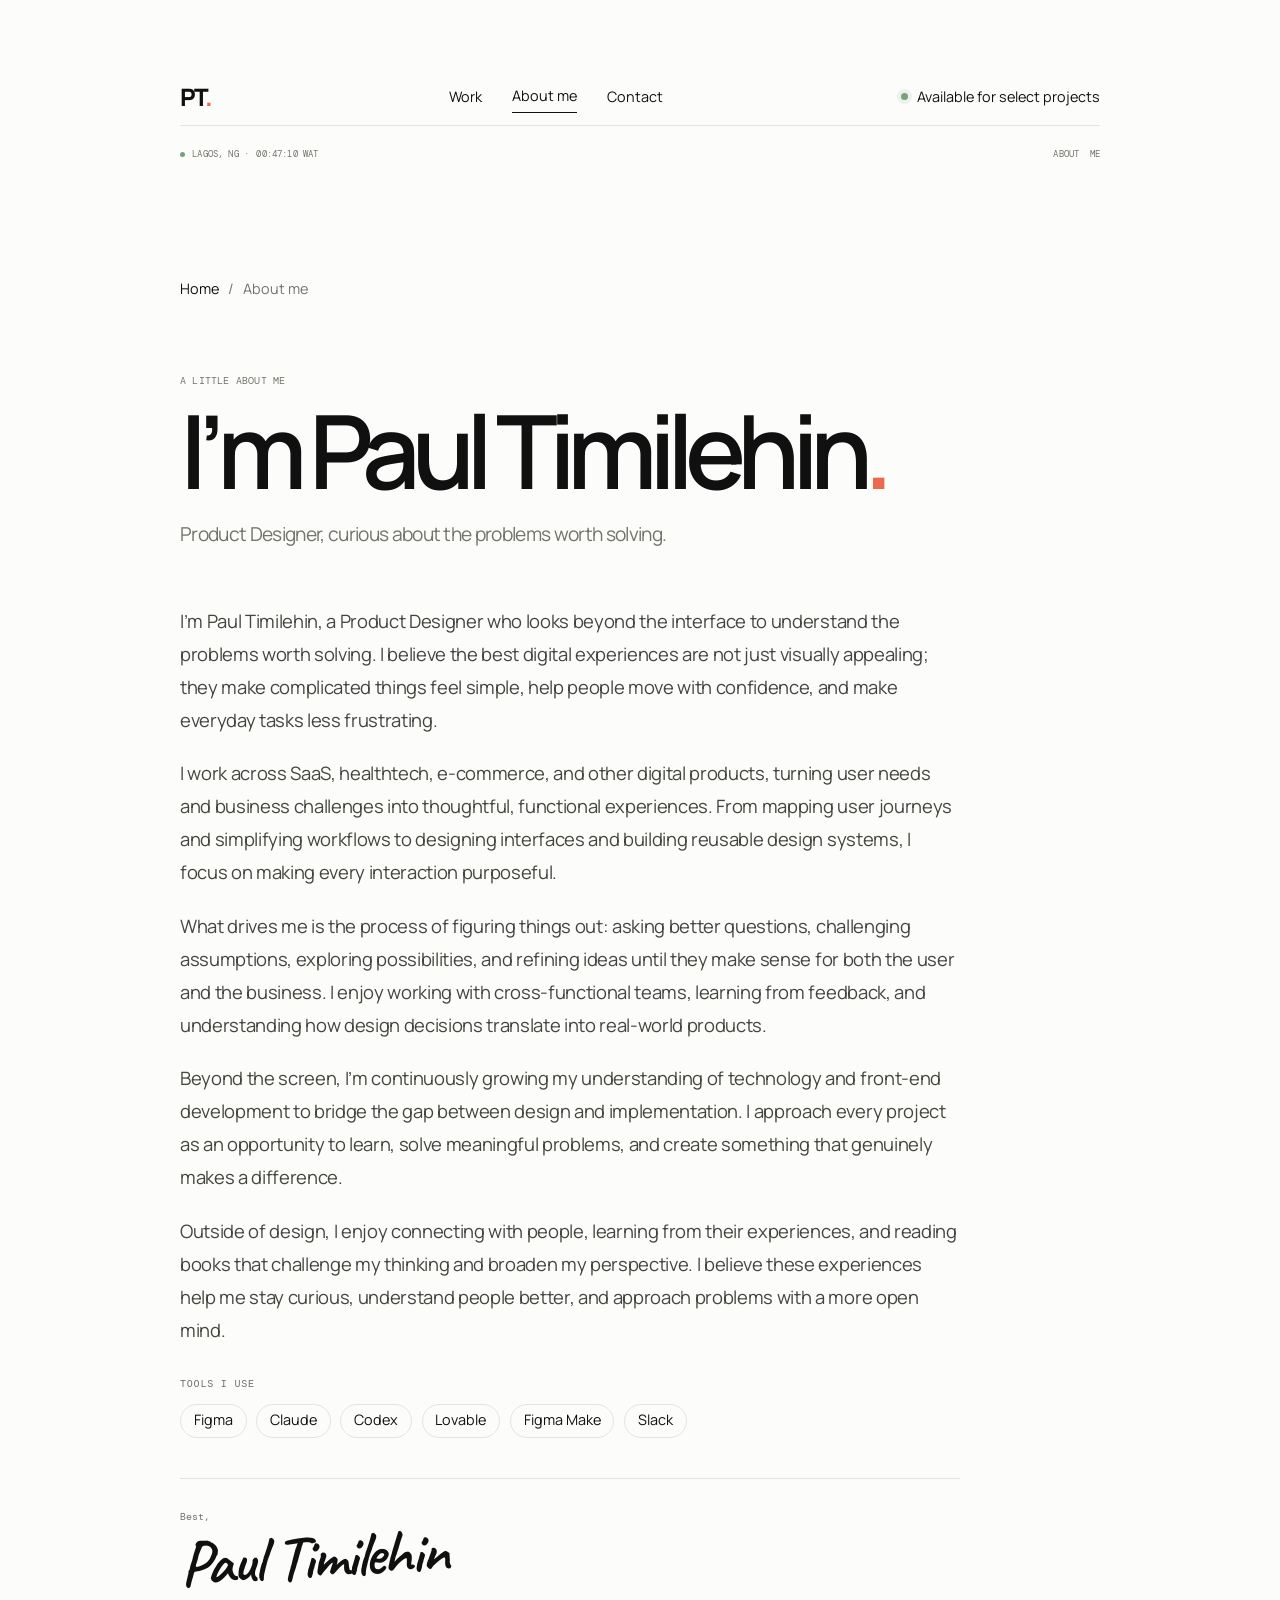
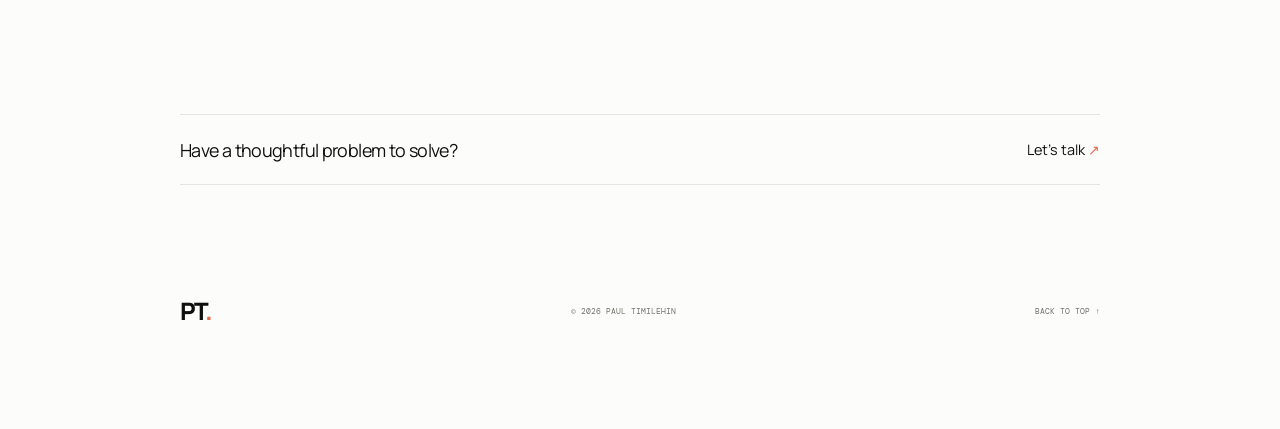
==== commit cdc02229: "Add tools to about page" ====
--- a/about.html
+++ b/about.html
@@ -44,6 +44,17 @@
             <p>What drives me is the process of figuring things out: asking better questions, challenging assumptions, exploring possibilities, and refining ideas until they make sense for both the user and the business. I enjoy working with cross-functional teams, learning from feedback, and understanding how design decisions translate into real-world products.</p>
             <p>Beyond the screen, I’m continuously growing my understanding of technology and front-end development to bridge the gap between design and implementation. I approach every project as an opportunity to learn, solve meaningful problems, and create something that genuinely makes a difference.</p>
             <p>Outside of design, I enjoy connecting with people, learning from their experiences, and reading books that challenge my thinking and broaden my perspective. I believe these experiences help me stay curious, understand people better, and approach problems with a more open mind.</p>
+            <section class="about-tools" aria-labelledby="about-tools-title">
+              <h2 id="about-tools-title">Tools I use</h2>
+              <ul aria-label="Design and collaboration tools">
+                <li>Figma</li>
+                <li>Claude</li>
+                <li>Codex</li>
+                <li>Lovable</li>
+                <li>Figma Make</li>
+                <li>Slack</li>
+              </ul>
+            </section>
             <div class="about-signoff" aria-label="Signed, Paul Timilehin">
               <span>Best,</span>
               <p class="about-signature">Paul Timilehin</p>
--- a/styles.css
+++ b/styles.css
@@ -20,7 +20,7 @@
   --sage: #83957e;
   --lilac: #c8b9df;
   --green: var(--md-primary);
-  --page-gutter: clamp(1.25rem, 6vw, 6rem);
+  --page-gutter: 180px;
   --space-1: 4px;
   --space-2: 8px;
   --space-3: 12px;
@@ -408,6 +408,7 @@
 .reveal-delay-1 { transition-delay: .08s; }.reveal-delay-2 { transition-delay: .16s; }.reveal-delay-3 { transition-delay: .24s; }
 
 @media (max-width: 1050px) {
+  :root { --page-gutter: clamp(1.25rem, 5vw, 3rem); }
   .site-shell { padding-right: var(--page-gutter); padding-left: var(--page-gutter); }
   .hero-intro { grid-template-columns: minmax(220px, .9fr) minmax(390px, 1.1fr); gap: 6%; }
   .designer-label span { font-size: 19px; }
@@ -549,7 +550,7 @@
 .case-facts p { margin: .55rem 0 0; font-size: var(--type-base); line-height: 1.45; }
 .case-copy-grid { display: grid; grid-template-columns: minmax(150px, .65fr) minmax(0, 1.35fr); gap: 2rem; padding: clamp(3.5rem, 7vw, 6rem) 0; border-bottom: 1px solid var(--line); }
 .case-copy-grid>.section-kicker { padding-top: .65rem; }
-.case-copy { max-width: 780px; }
+.case-copy { width: 100%; max-width: none; }
 .case-copy h2, .case-showcase h2 { margin: 0; max-width: 780px; font-size: clamp(2rem, 4.8vw, 4.6rem); line-height: 1.06; letter-spacing: -.075em; font-weight: 600; text-wrap: balance; }
 .case-copy>p, .case-showcase-copy>p { max-width: 620px; margin: 1.5rem 0 0; color: #595955; font-size: clamp(1rem, .9rem + .45vw, 1.3rem); line-height: 1.75; }
 .case-callout { display: flex; gap: 1.2rem; align-items: flex-start; margin-top: 3rem; padding: 1.6rem 0 0; border-top: 1px solid var(--line); }
@@ -577,6 +578,7 @@
 .case-copy-grid>.section-kicker { grid-column: 1 / -1; padding: 0; }
 .case-copy-grid .case-copy { grid-column: 1 / -1; }
 .case-copy h2, .case-showcase h2 { font-size: clamp(1.5rem, 2.1vw, 1.9rem); line-height: 1.35; letter-spacing: -.05em; }
+.case-copy h2 { max-width: none; }
 .case-copy>p { max-width: none; margin-top: .7rem; font-size: clamp(.9rem, 1vw, 1rem); line-height: 1.55; letter-spacing: -.02em; }
 .case-overview-visual { grid-column: 1 / -1; width: 100%; overflow: hidden; border-radius: var(--shape-lg); }
 .case-overview-visual img, .case-wide-visual img, .case-flow img { display: block; width: 100%; height: auto; }
@@ -610,6 +612,7 @@
 .case-cta { display: none; }
 
 @media (max-width: 760px) {
+  :root { --page-gutter: clamp(1.25rem, 5vw, 2.25rem); }
   .case-shell { padding-top: 28px; }
   .case-title-row { display: block; margin-top: 2.5rem; }
   .case-title-row h1 { font-size: clamp(2rem, 7vw, 2.8rem); line-height: 1.3; }
@@ -684,6 +687,10 @@
 .about-lede { margin: 1.2rem 0 0; color: var(--muted); font-size: clamp(1.05rem,1.5vw,1.45rem); line-height: 1.5; letter-spacing: -.035em; }
 .about-copy { max-width: 780px; margin-left: 0; }
 .about-copy>p { margin: 0 0 1.25rem; color: #454540; font-size: clamp(1rem,1rem + .25vw,1.15rem); line-height: 1.8; letter-spacing: -.018em; }
+.about-tools { margin-top: 2rem; }
+.about-tools h2 { margin: 0 0 .85rem; font: 500 10px var(--mono); letter-spacing: .08em; text-transform: uppercase; color: var(--muted); }
+.about-tools ul { display: flex; flex-wrap: wrap; gap: .6rem; margin: 0; padding: 0; list-style: none; }
+.about-tools li { padding: .55rem .8rem; border: 1px solid var(--line); border-radius: 999px; color: var(--ink); font-size: .9rem; line-height: 1; }
 .about-signoff { margin-top: 2.5rem; padding-top: 1.5rem; border-top: 1px solid var(--line); }
 .about-signoff>span { color: var(--muted); font: 10px var(--mono); }
 .about-signature { margin: .25rem 0 0; color: var(--ink); font: 600 clamp(2.4rem,5vw,4rem)/1.1 "Caveat", cursive; letter-spacing: -.035em; transform: rotate(-3deg); transform-origin: left center; }
